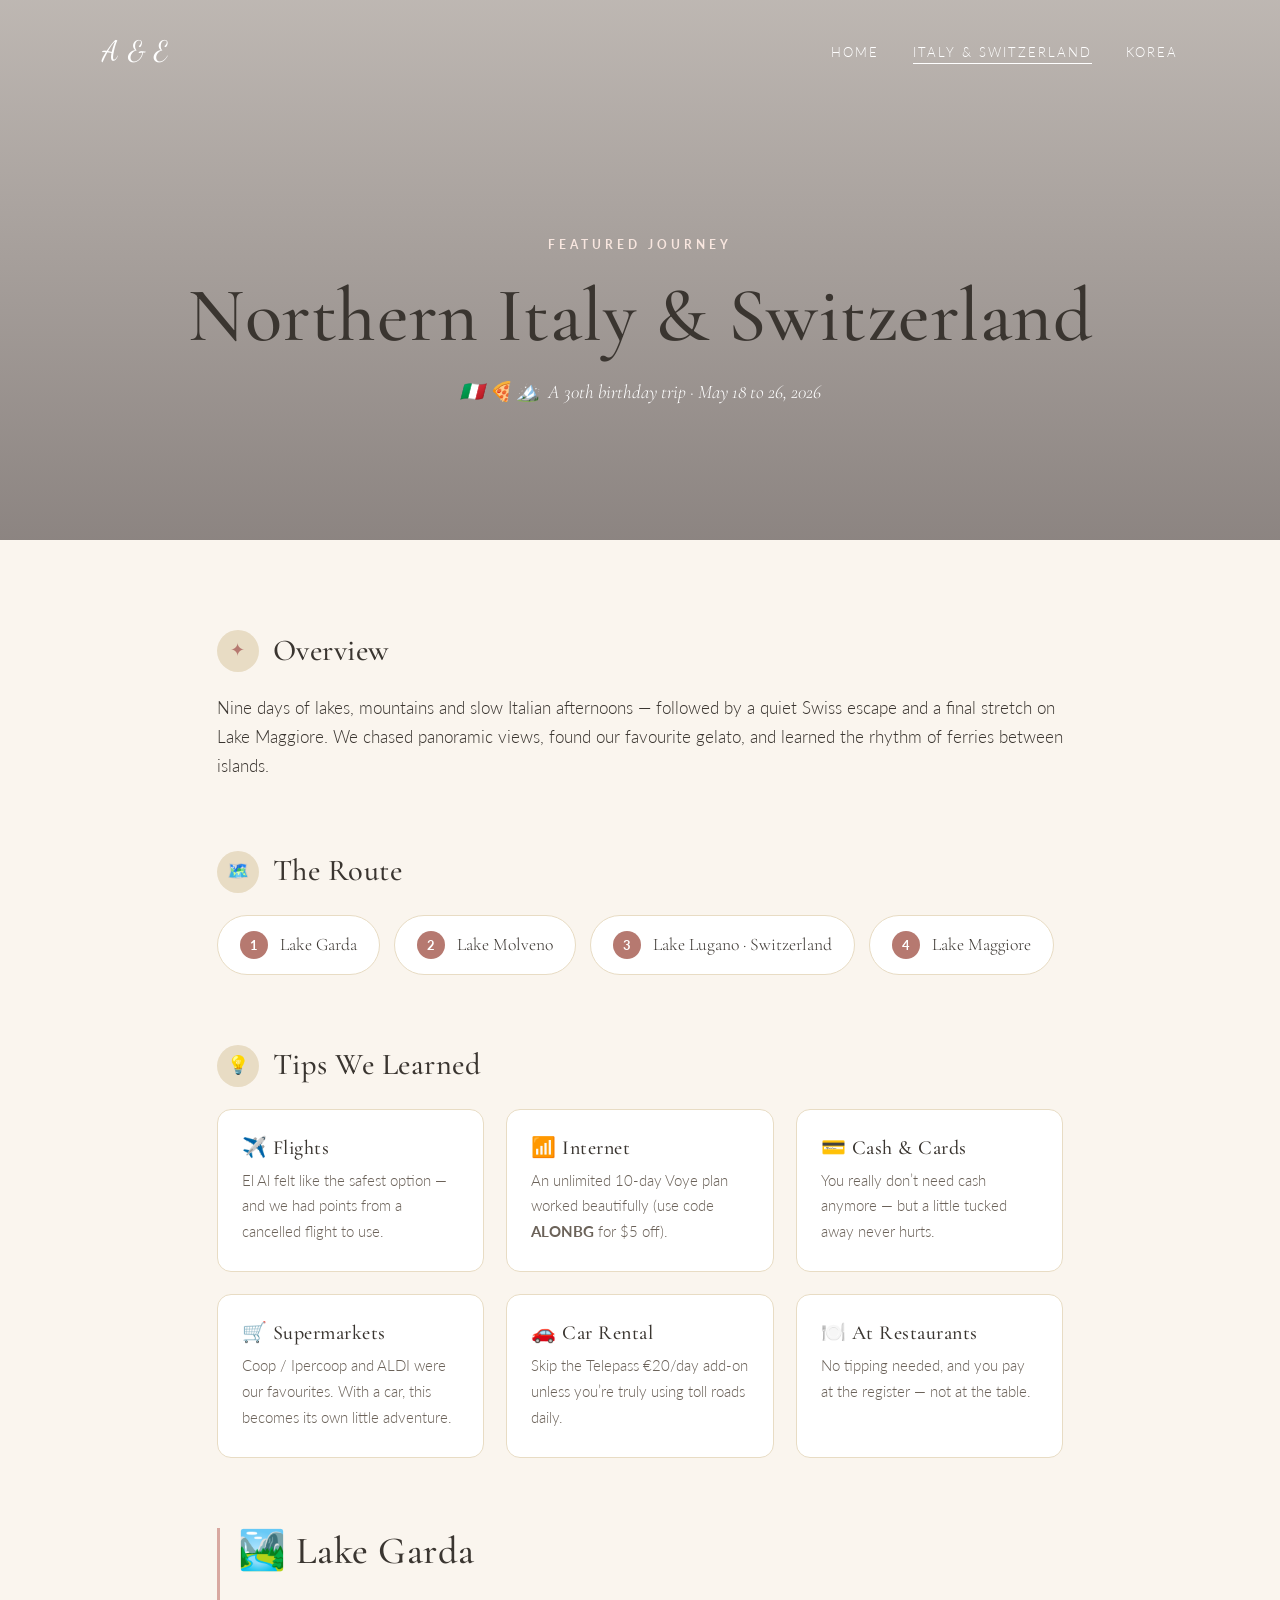
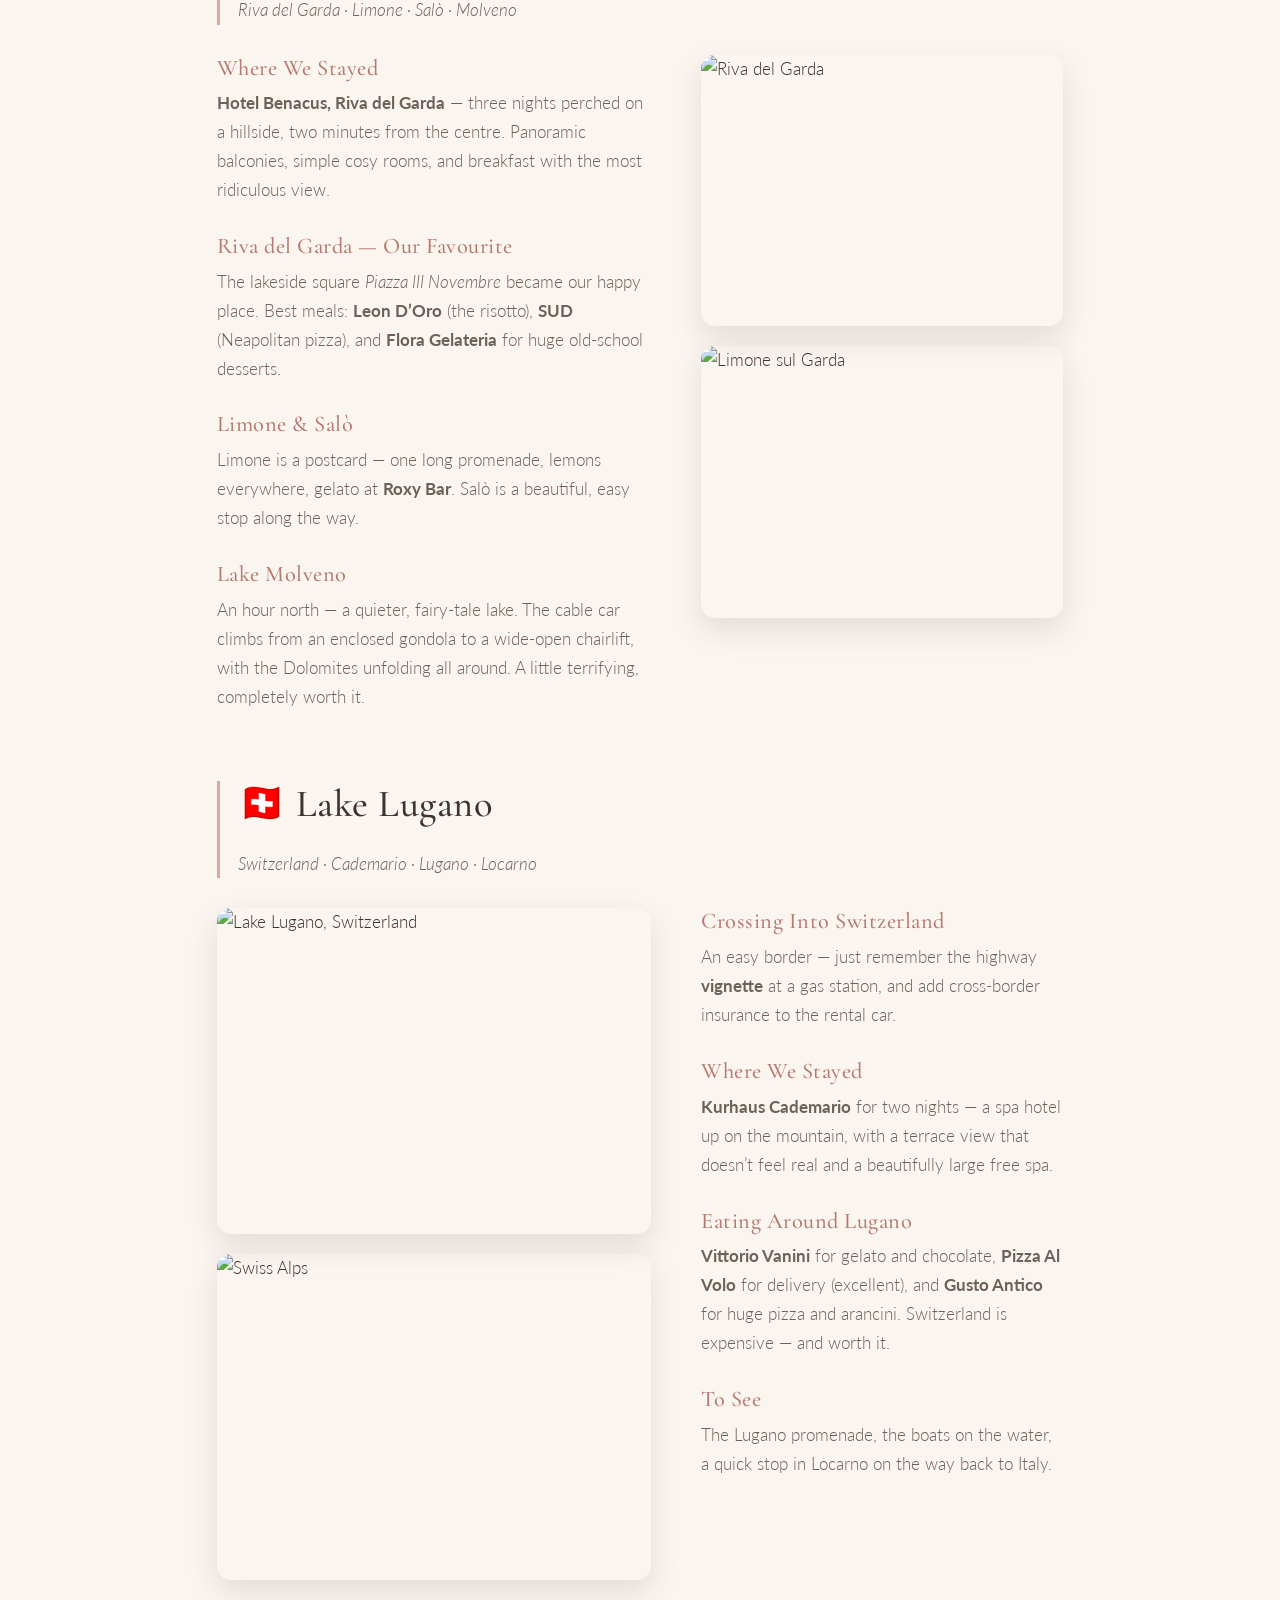
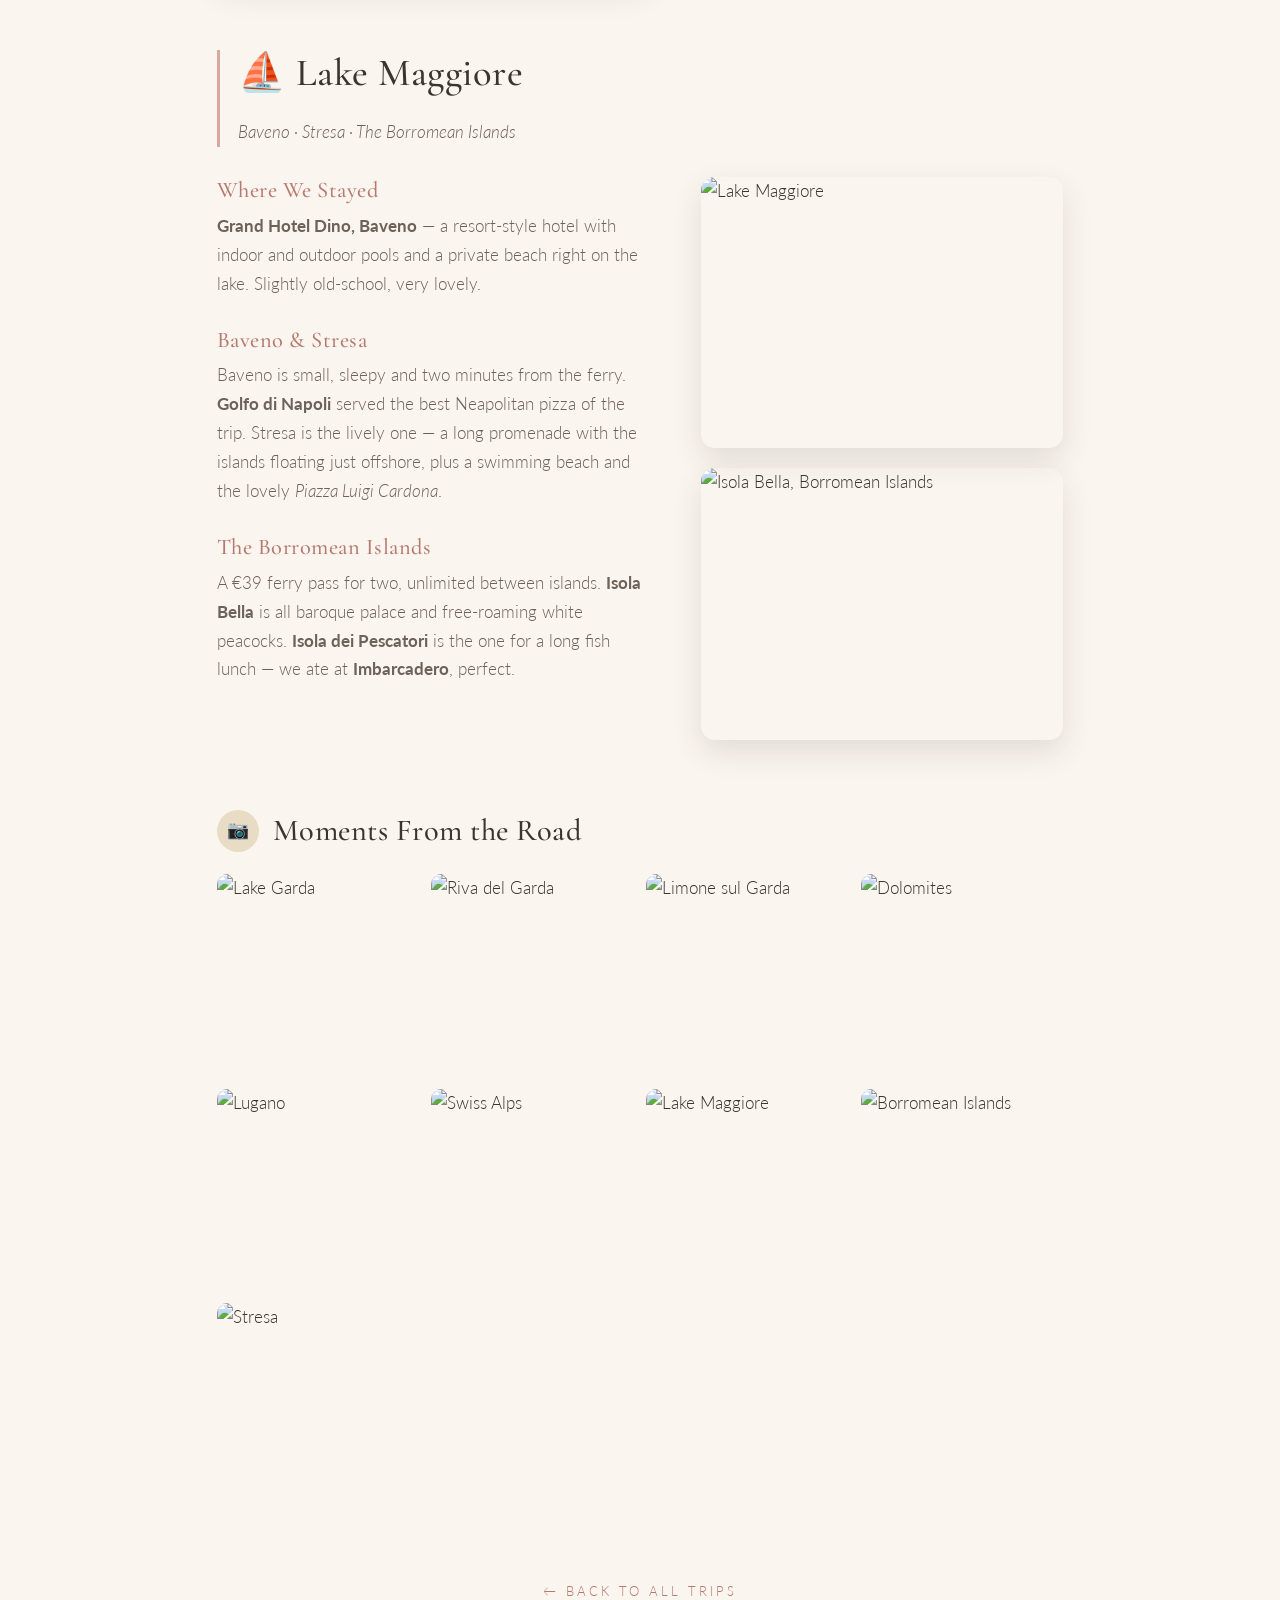
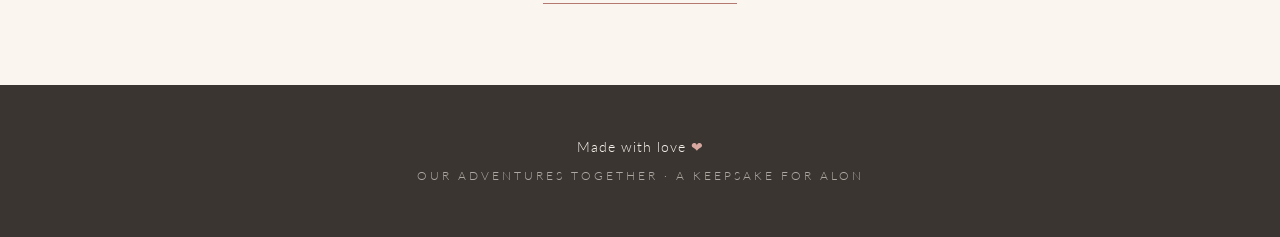
==== italy.html @ 65551cc8 "Add files via upload" ====
<!DOCTYPE html>
<html lang="en">
<head>
  <meta charset="UTF-8" />
  <meta name="viewport" content="width=device-width, initial-scale=1.0" />
  <title>Northern Italy &amp; Switzerland 2026 — Our Adventures</title>

  <link rel="preconnect" href="https://fonts.googleapis.com">
  <link rel="preconnect" href="https://fonts.gstatic.com" crossorigin>
  <link
    href="https://fonts.googleapis.com/css2?family=Cormorant+Garamond:ital,wght@0,400;0,500;0,600;0,700;1,400&family=Dancing+Script:wght@500;700&family=Lato:wght@300;400;700&display=swap"
    rel="stylesheet"
  />

  <link rel="stylesheet" href="styles.css" />
</head>
<body>

  <!-- ====== TRIP HERO ====== -->
  <header class="trip-hero trip-hero--italy">
    <div class="trip-hero__overlay"></div>
    <nav class="navbar navbar--solid">
      <a href="index.html" class="logo">A &amp; E</a>
      <ul class="nav-links">
        <li><a href="index.html">Home</a></li>
        <li><a href="italy.html" class="active">Italy &amp; Switzerland</a></li>
        <li><a href="korea.html">Korea</a></li>
      </ul>
    </nav>

    <div class="trip-hero__content">
      <p class="eyebrow eyebrow--light">Featured Journey</p>
      <h1 class="trip-hero__title">Northern Italy &amp; Switzerland</h1>
      <p class="trip-hero__sub">
        🇮🇹 🍕 🏔️ &nbsp;A 30th birthday trip · May 18 to 26, 2026
      </p>
    </div>
  </header>

  <main class="trip-content">

    <!-- Overview -->
    <section class="block">
      <h2 class="block__title"><span class="ico">✦</span> Overview</h2>
      <p>
        Nine days of lakes, mountains and slow Italian afternoons — followed by
        a quiet Swiss escape and a final stretch on Lake Maggiore. We chased
        panoramic views, found our favourite gelato, and learned the rhythm of
        ferries between islands.
      </p>
    </section>

    <!-- Route -->
    <section class="block">
      <h2 class="block__title"><span class="ico">🗺️</span> The Route</h2>
      <ul class="route">
        <li><span>1</span> Lake Garda</li>
        <li><span>2</span> Lake Molveno</li>
        <li><span>3</span> Lake Lugano · Switzerland</li>
        <li><span>4</span> Lake Maggiore</li>
      </ul>
    </section>

    <!-- Tips -->
    <section class="block">
      <h2 class="block__title"><span class="ico">💡</span> Tips We Learned</h2>
      <div class="tips-grid">
        <div class="tip">
          <h4>✈️ Flights</h4>
          <p>El Al felt like the safest option — and we had points from a cancelled flight to use.</p>
        </div>
        <div class="tip">
          <h4>📶 Internet</h4>
          <p>An unlimited 10‑day Voye plan worked beautifully (use code <strong>ALONBG</strong> for $5 off).</p>
        </div>
        <div class="tip">
          <h4>💳 Cash &amp; Cards</h4>
          <p>You really don’t need cash anymore — but a little tucked away never hurts.</p>
        </div>
        <div class="tip">
          <h4>🛒 Supermarkets</h4>
          <p>Coop / Ipercoop and ALDI were our favourites. With a car, this becomes its own little adventure.</p>
        </div>
        <div class="tip">
          <h4>🚗 Car Rental</h4>
          <p>Skip the Telepass €20/day add‑on unless you’re truly using toll roads daily.</p>
        </div>
        <div class="tip">
          <h4>🍽️ At Restaurants</h4>
          <p>No tipping needed, and you pay at the register — not at the table.</p>
        </div>
      </div>
    </section>

    <!-- Lake Garda -->
    <section class="block place" id="garda">
      <div class="place__header">
        <h2 class="block__title block__title--big">🏞️ Lake Garda</h2>
        <p class="place__sub">Riva del Garda · Limone · Salò · Molveno</p>
      </div>

      <div class="place__grid">
        <div class="place__text">
          <h4>Where We Stayed</h4>
          <p>
            <strong>Hotel Benacus, Riva del Garda</strong> — three nights perched on a hillside,
            two minutes from the centre. Panoramic balconies, simple cosy rooms,
            and breakfast with the most ridiculous view.
          </p>

          <h4>Riva del Garda — Our Favourite</h4>
          <p>
            The lakeside square <em>Piazza III Novembre</em> became our happy place.
            Best meals: <strong>Leon D’Oro</strong> (the risotto), <strong>SUD</strong>
            (Neapolitan pizza), and <strong>Flora Gelateria</strong> for huge old‑school desserts.
          </p>

          <h4>Limone &amp; Salò</h4>
          <p>
            Limone is a postcard — one long promenade, lemons everywhere,
            gelato at <strong>Roxy Bar</strong>. Salò is a beautiful, easy stop along the way.
          </p>

          <h4>Lake Molveno</h4>
          <p>
            An hour north — a quieter, fairy‑tale lake. The cable car climbs from
            an enclosed gondola to a wide‑open chairlift, with the Dolomites unfolding
            all around. A little terrifying, completely worth it.
          </p>
        </div>

        <div class="place__photos">
          <img src="images/riva-del-garda.jpg" alt="Riva del Garda" />
          <img src="images/limone.jpg" alt="Limone sul Garda" />
        </div>
      </div>
    </section>

    <!-- Lake Lugano -->
    <section class="block place" id="lugano">
      <div class="place__header">
        <h2 class="block__title block__title--big">🇨🇭 Lake Lugano</h2>
        <p class="place__sub">Switzerland · Cademario · Lugano · Locarno</p>
      </div>

      <div class="place__grid place__grid--reverse">
        <div class="place__text">
          <h4>Crossing Into Switzerland</h4>
          <p>
            An easy border — just remember the highway <strong>vignette</strong> at a gas station,
            and add cross‑border insurance to the rental car.
          </p>

          <h4>Where We Stayed</h4>
          <p>
            <strong>Kurhaus Cademario</strong> for two nights — a spa hotel up on the mountain,
            with a terrace view that doesn’t feel real and a beautifully large free spa.
          </p>

          <h4>Eating Around Lugano</h4>
          <p>
            <strong>Vittorio Vanini</strong> for gelato and chocolate, <strong>Pizza Al Volo</strong> for delivery
            (excellent), and <strong>Gusto Antico</strong> for huge pizza and arancini. Switzerland is
            expensive — and worth it.
          </p>

          <h4>To See</h4>
          <p>
            The Lugano promenade, the boats on the water, a quick stop in Locarno
            on the way back to Italy.
          </p>
        </div>

        <div class="place__photos">
          <img src="images/lugano.jpg" alt="Lake Lugano, Switzerland" />
          <img src="images/swiss-alps.jpg" alt="Swiss Alps" />
        </div>
      </div>
    </section>

    <!-- Lake Maggiore -->
    <section class="block place" id="maggiore">
      <div class="place__header">
        <h2 class="block__title block__title--big">⛵ Lake Maggiore</h2>
        <p class="place__sub">Baveno · Stresa · The Borromean Islands</p>
      </div>

      <div class="place__grid">
        <div class="place__text">
          <h4>Where We Stayed</h4>
          <p>
            <strong>Grand Hotel Dino, Baveno</strong> — a resort‑style hotel with indoor and outdoor
            pools and a private beach right on the lake. Slightly old‑school, very lovely.
          </p>

          <h4>Baveno &amp; Stresa</h4>
          <p>
            Baveno is small, sleepy and two minutes from the ferry. <strong>Golfo di Napoli</strong>
            served the best Neapolitan pizza of the trip. Stresa is the lively one —
            a long promenade with the islands floating just offshore, plus a swimming
            beach and the lovely <em>Piazza Luigi Cardona</em>.
          </p>

          <h4>The Borromean Islands</h4>
          <p>
            A €39 ferry pass for two, unlimited between islands. <strong>Isola Bella</strong>
            is all baroque palace and free‑roaming white peacocks. <strong>Isola dei Pescatori</strong>
            is the one for a long fish lunch — we ate at <strong>Imbarcadero</strong>, perfect.
          </p>
        </div>

        <div class="place__photos">
          <img src="images/maggiore.jpg" alt="Lake Maggiore" />
          <img src="images/isola-bella.jpg" alt="Isola Bella, Borromean Islands" />
        </div>
      </div>
    </section>

    <!-- Gallery -->
    <section class="block">
      <h2 class="block__title"><span class="ico">📷</span> Moments From the Road</h2>
      <div class="gallery__grid">
        <a class="gallery__item" href="#"><img src="images/lake-garda.jpg" alt="Lake Garda" /></a>
        <a class="gallery__item" href="#"><img src="images/riva-del-garda.jpg" alt="Riva del Garda" /></a>
        <a class="gallery__item" href="#"><img src="images/limone.jpg" alt="Limone sul Garda" /></a>
        <a class="gallery__item" href="#"><img src="images/dolomites.jpg" alt="Dolomites" /></a>
        <a class="gallery__item" href="#"><img src="images/lugano.jpg" alt="Lugano" /></a>
        <a class="gallery__item" href="#"><img src="images/swiss-alps.jpg" alt="Swiss Alps" /></a>
        <a class="gallery__item" href="#"><img src="images/maggiore.jpg" alt="Lake Maggiore" /></a>
        <a class="gallery__item" href="#"><img src="images/isola-bella.jpg" alt="Borromean Islands" /></a>
        <a class="gallery__item" href="#"><img src="images/stresa.jpg" alt="Stresa" /></a>
      </div>
    </section>

    <!-- Back to home -->
    <div class="back-link-wrap">
      <a href="index.html" class="back-link">← Back to All Trips</a>
    </div>
  </main>

  <footer class="footer">
    <p>Made with love <span class="heart">❤</span></p>
    <p class="footer__small">Our Adventures Together · A keepsake for Alon</p>
  </footer>

</body>
</html>
---- styles.css ----
/* =========================================================
   Our Adventures Together — Stylesheet
   A romantic travel keepsake site for Alon ❤
   ========================================================= */

/* ---------- Reset & Base ---------- */
*,
*::before,
*::after {
  box-sizing: border-box;
  margin: 0;
  padding: 0;
}

:root {
  --cream: #faf5ee;
  --cream-deep: #f3ecdf;
  --beige: #e8dcc4;
  --rose: #d8a8a0;
  --rose-deep: #b67970;
  --sky: #cfe1ec;
  --sky-deep: #8fb6c9;
  --ink: #3a3530;
  --ink-soft: #6b6259;
  --gold: #c9a86a;
  --shadow: 0 12px 30px rgba(58, 53, 48, 0.12);
  --radius: 14px;
}

html { scroll-behavior: smooth; }

body {
  font-family: 'Lato', sans-serif;
  font-weight: 300;
  color: var(--ink);
  background: var(--cream);
  line-height: 1.7;
  font-size: 17px;
  overflow-x: hidden;
}

img { display: block; max-width: 100%; height: auto; }

a { color: inherit; text-decoration: none; }

/* ---------- Typography helpers ---------- */
h1, h2, h3, h4 {
  font-family: 'Cormorant Garamond', serif;
  font-weight: 500;
  color: var(--ink);
  line-height: 1.2;
  letter-spacing: 0.5px;
}

.eyebrow {
  font-family: 'Lato', sans-serif;
  text-transform: uppercase;
  letter-spacing: 4px;
  font-size: 12px;
  color: var(--rose-deep);
  margin-bottom: 14px;
  font-weight: 700;
}

.eyebrow--light { color: #f8e6df; }

.heart {
  color: var(--rose-deep);
  display: inline-block;
  animation: pulse 2.4s ease-in-out infinite;
}

@keyframes pulse {
  0%, 100% { transform: scale(1); }
  50%      { transform: scale(1.15); }
}

/* ---------- Section base ---------- */
.section {
  padding: 110px 8vw;
}

.section__intro {
  text-align: center;
  max-width: 720px;
  margin: 0 auto 60px;
}

.section__title {
  font-size: clamp(2rem, 4vw, 3.2rem);
  margin-bottom: 18px;
}

.section__lead {
  color: var(--ink-soft);
  font-size: 1.05rem;
}

/* =========================================================
   HERO (Home page)
   ========================================================= */
.hero {
  position: relative;
  min-height: 100vh;
  background-image: url('images/home-hero.jpg');
  background-size: cover;
  background-position: center;
  color: #fff;
  display: flex;
  flex-direction: column;
}

.hero__overlay {
  position: absolute; inset: 0;
  background: linear-gradient(
    180deg,
    rgba(40, 35, 30, 0.45) 0%,
    rgba(40, 35, 30, 0.25) 40%,
    rgba(40, 35, 30, 0.65) 100%
  );
}

.navbar {
  position: relative;
  z-index: 2;
  display: flex;
  justify-content: space-between;
  align-items: center;
  padding: 28px 8vw;
}

.logo {
  font-family: 'Dancing Script', cursive;
  font-size: 28px;
  letter-spacing: 1px;
  color: inherit;
}

.nav-links {
  list-style: none;
  display: flex;
  gap: 34px;
  font-size: 13px;
  text-transform: uppercase;
  letter-spacing: 2px;
}

.nav-links a {
  position: relative;
  padding-bottom: 4px;
  transition: color .3s ease;
}

.nav-links a::after {
  content: '';
  position: absolute;
  bottom: 0; left: 0;
  width: 0; height: 1px;
  background: currentColor;
  transition: width .35s ease;
}

.nav-links a:hover::after,
.nav-links a.active::after { width: 100%; }

.hero__content {
  position: relative;
  z-index: 2;
  margin: auto;
  text-align: center;
  padding: 60px 6vw;
  animation: fadeUp 1.4s ease both;
}

@keyframes fadeUp {
  from { opacity: 0; transform: translateY(30px); }
  to   { opacity: 1; transform: translateY(0); }
}

.hero__pretitle {
  font-family: 'Dancing Script', cursive;
  font-size: 1.5rem;
  color: #f8e6df;
  margin-bottom: 18px;
}

.hero__title {
  font-size: clamp(2.6rem, 7vw, 5.5rem);
  font-weight: 500;
  margin-bottom: 18px;
  letter-spacing: 1px;
}

.hero__subtitle {
  font-family: 'Cormorant Garamond', serif;
  font-style: italic;
  font-size: 1.6rem;
  margin-bottom: 28px;
}

.hero__quote {
  max-width: 600px;
  margin: 0 auto 36px;
  font-style: italic;
  color: #f1e8dc;
  font-size: 1.05rem;
}

.btn {
  display: inline-block;
  padding: 14px 38px;
  border: 1px solid rgba(255,255,255,0.7);
  border-radius: 50px;
  letter-spacing: 3px;
  text-transform: uppercase;
  font-size: 12px;
  background: rgba(255,255,255,0.07);
  backdrop-filter: blur(4px);
  transition: all .35s ease;
}

.btn:hover {
  background: #fff;
  color: var(--ink);
  transform: translateY(-2px);
  box-shadow: 0 10px 24px rgba(0,0,0,0.2);
}

.hero__scroll {
  position: relative;
  z-index: 2;
  text-align: center;
  font-size: 24px;
  padding-bottom: 28px;
  animation: bounce 2.4s ease infinite;
  opacity: 0.85;
}

@keyframes bounce {
  0%, 100% { transform: translateY(0); }
  50%      { transform: translateY(8px); }
}

/* =========================================================
   TRIPS OVERVIEW (Home page)
   ========================================================= */
.trips { background: var(--cream); }

.trip-cards {
  display: grid;
  grid-template-columns: repeat(auto-fit, minmax(300px, 1fr));
  gap: 36px;
  max-width: 1180px;
  margin: 0 auto;
}

.trip-card {
  background: #fff;
  border-radius: var(--radius);
  overflow: hidden;
  box-shadow: var(--shadow);
  transition: transform .5s ease, box-shadow .5s ease;
  display: block;
  color: inherit;
}

.trip-card:hover {
  transform: translateY(-8px);
  box-shadow: 0 22px 44px rgba(58, 53, 48, 0.18);
}

.trip-card__image {
  position: relative;
  overflow: hidden;
  aspect-ratio: 4/3;
}

.trip-card__image img {
  width: 100%; height: 100%;
  object-fit: cover;
  transition: transform 1.2s ease;
}

.trip-card:hover .trip-card__image img {
  transform: scale(1.08);
}

.trip-card__badge {
  position: absolute;
  top: 18px; left: 18px;
  background: var(--rose-deep);
  color: #fff;
  font-size: 11px;
  letter-spacing: 2px;
  text-transform: uppercase;
  padding: 6px 14px;
  border-radius: 30px;
}

.trip-card__body {
  padding: 28px 30px 32px;
}

.trip-card__date {
  font-size: 12px;
  letter-spacing: 3px;
  text-transform: uppercase;
  color: var(--gold);
  margin-bottom: 10px;
}

.trip-card__title {
  font-size: 1.7rem;
  margin-bottom: 12px;
}

.trip-card__desc {
  color: var(--ink-soft);
  margin-bottom: 22px;
}

.trip-card__link {
  font-weight: 700;
  letter-spacing: 1px;
  text-transform: uppercase;
  font-size: 12px;
  color: var(--rose-deep);
  border-bottom: 1px solid var(--rose-deep);
  padding-bottom: 2px;
  transition: color .3s ease, border-color .3s ease;
}

.trip-card:hover .trip-card__link { color: var(--ink); border-color: var(--ink); }
.trip-card__link--muted { color: var(--ink-soft); border-color: transparent; }

.trip-card--coming { opacity: 0.92; }

/* =========================================================
   TRIP HERO (Italy / Korea pages)
   ========================================================= */
.trip-hero {
  position: relative;
  min-height: 60vh;
  background-size: cover;
  background-position: center;
  color: #fff;
  display: flex;
  flex-direction: column;
}

.trip-hero--italy {
  background-image: url('images/italy-hero.jpg');
}

.trip-hero--korea {
  background-image: url('images/korea-hero.jpg');
}

.trip-hero__overlay {
  position: absolute; inset: 0;
  background: linear-gradient(180deg, rgba(50,40,40,0.30) 0%, rgba(50,40,40,0.55) 100%);
}

.navbar--solid { color: #fff; }

.trip-hero__content {
  position: relative;
  z-index: 2;
  margin: auto;
  text-align: center;
  padding: 80px 6vw;
  animation: fadeUp 1.4s ease both;
}

.trip-hero__title {
  font-size: clamp(2.4rem, 6vw, 4.8rem);
  margin-bottom: 14px;
}

.trip-hero__sub {
  font-family: 'Cormorant Garamond', serif;
  font-style: italic;
  font-size: 1.2rem;
}

/* =========================================================
   TRIP CONTENT (shared between Italy & Korea pages)
   ========================================================= */
.trip-content {
  max-width: 1000px;
  margin: 0 auto;
  padding: 90px 6vw 80px;
}

.block {
  margin-bottom: 70px;
}

.block__title {
  font-size: 1.9rem;
  margin-bottom: 22px;
  display: flex;
  align-items: center;
  gap: 14px;
}

.block__title--big { font-size: 2.4rem; }
.block__title--light { color: #fff; }

.ico {
  display: inline-flex;
  width: 42px; height: 42px;
  border-radius: 50%;
  background: var(--beige);
  align-items: center;
  justify-content: center;
  color: var(--rose-deep);
  font-size: 18px;
  flex-shrink: 0;
}

.ico--light {
  background: rgba(255,255,255,0.18);
  color: #fff;
}

/* Route */
.route {
  list-style: none;
  display: flex;
  flex-wrap: wrap;
  gap: 14px;
}

.route li {
  background: #fff;
  border: 1px solid var(--beige);
  padding: 14px 22px;
  border-radius: 40px;
  display: flex;
  align-items: center;
  gap: 12px;
  font-family: 'Cormorant Garamond', serif;
  font-size: 1.1rem;
  transition: transform .3s ease, background .3s ease;
}

.route li:hover {
  transform: translateY(-3px);
  background: var(--cream);
}

.route li span {
  display: inline-flex;
  width: 28px; height: 28px;
  border-radius: 50%;
  background: var(--rose-deep);
  color: #fff;
  align-items: center;
  justify-content: center;
  font-family: 'Lato', sans-serif;
  font-size: 13px;
  font-weight: 700;
}

/* Tips grid */
.tips-grid {
  display: grid;
  grid-template-columns: repeat(auto-fit, minmax(230px, 1fr));
  gap: 22px;
}

.tip {
  background: #fff;
  border-radius: var(--radius);
  padding: 26px 24px;
  border: 1px solid var(--beige);
  transition: all .35s ease;
}

.tip:hover {
  transform: translateY(-4px);
  border-color: var(--rose);
  box-shadow: var(--shadow);
}

.tip h4 {
  font-size: 1.25rem;
  margin-bottom: 8px;
}

.tip p {
  color: var(--ink-soft);
  font-size: 0.95rem;
}

/* Highlight box (e.g. convenience stores callout) */
.highlight-box {
  background: linear-gradient(135deg, var(--rose-deep), #c98f86);
  color: #fff;
  padding: 40px 36px;
  border-radius: var(--radius);
  box-shadow: var(--shadow);
}

.highlight-box p { color: #fff; opacity: 0.95; }

/* Place sections */
.place__header {
  border-left: 3px solid var(--rose);
  padding-left: 18px;
  margin-bottom: 30px;
}

.place__sub {
  color: var(--ink-soft);
  font-style: italic;
  margin-top: 6px;
}

.place__grid {
  display: grid;
  grid-template-columns: 1.2fr 1fr;
  gap: 50px;
  align-items: start;
}

.place__grid--reverse .place__text { order: 2; }
.place__grid--reverse .place__photos { order: 1; }

.place__text h4 {
  font-size: 1.4rem;
  color: var(--rose-deep);
  margin: 28px 0 8px;
}

.place__text h4:first-child { margin-top: 0; }

.place__text p {
  color: var(--ink-soft);
}

.place__text .bullet {
  list-style: none;
  margin-top: 6px;
}

.place__text .bullet li {
  position: relative;
  padding-left: 22px;
  margin-bottom: 8px;
  color: var(--ink-soft);
}

.place__text .bullet li::before {
  content: '✦';
  position: absolute;
  left: 0;
  color: var(--rose);
  font-size: 0.9rem;
  top: 2px;
}

.place__photos {
  display: grid;
  gap: 20px;
}

.place__photos img {
  width: 100%;
  border-radius: var(--radius);
  box-shadow: var(--shadow);
  aspect-ratio: 4/3;
  object-fit: cover;
  transition: transform .8s ease;
}

.place__photos img:hover { transform: scale(1.03); }

/* =========================================================
   GALLERY GRID (used inside trip pages)
   ========================================================= */
.gallery__grid {
  display: grid;
  grid-template-columns: repeat(auto-fit, minmax(200px, 1fr));
  gap: 12px;
}

.gallery__item {
  position: relative;
  overflow: hidden;
  border-radius: 10px;
  aspect-ratio: 1/1;
  display: block;
}

.gallery__item img {
  width: 100%; height: 100%;
  object-fit: cover;
  transition: transform 1.1s ease, filter .6s ease;
  filter: saturate(0.95);
}

.gallery__item::after {
  content: '';
  position: absolute; inset: 0;
  background: linear-gradient(180deg, rgba(0,0,0,0) 60%, rgba(0,0,0,0.35));
  opacity: 0;
  transition: opacity .45s ease;
}

.gallery__item:hover img {
  transform: scale(1.08);
  filter: saturate(1.1);
}

.gallery__item:hover::after { opacity: 1; }

/* Back link */
.back-link-wrap {
  text-align: center;
  margin-top: 40px;
}

.back-link {
  font-size: 13px;
  letter-spacing: 3px;
  text-transform: uppercase;
  color: var(--rose-deep);
  border-bottom: 1px solid var(--rose-deep);
  padding-bottom: 4px;
  transition: color .3s ease, border-color .3s ease;
}

.back-link:hover { color: var(--ink); border-color: var(--ink); }

/* =========================================================
   PERSONAL LETTER (home page)
   ========================================================= */
.letter {
  background: linear-gradient(135deg, #f6e5dd 0%, #e9dccd 50%, #d9e6ee 100%);
  padding: 130px 6vw;
  text-align: center;
  position: relative;
  overflow: hidden;
}

.letter::before,
.letter::after {
  content: '❤';
  position: absolute;
  font-size: 180px;
  color: #fff;
  opacity: 0.18;
}

.letter::before { top: 30px; left: 6%; transform: rotate(-15deg); }
.letter::after  { bottom: 30px; right: 6%; transform: rotate(15deg); }

.letter__inner {
  max-width: 700px;
  margin: 0 auto;
  position: relative;
  z-index: 1;
}

.letter__eyebrow {
  font-family: 'Dancing Script', cursive;
  font-size: 1.4rem;
  color: var(--rose-deep);
  margin-bottom: 18px;
}

.letter__title {
  font-family: 'Cormorant Garamond', serif;
  font-size: clamp(2.6rem, 6vw, 4.5rem);
  font-style: italic;
  margin-bottom: 30px;
}

.letter__body {
  font-family: 'Cormorant Garamond', serif;
  font-size: 1.4rem;
  color: var(--ink);
  font-style: italic;
  line-height: 1.9;
  margin-bottom: 30px;
}

.letter__signature {
  font-family: 'Dancing Script', cursive;
  font-size: 2rem;
  color: var(--rose-deep);
}

/* =========================================================
   FOOTER
   ========================================================= */
.footer {
  background: var(--ink);
  color: var(--cream);
  text-align: center;
  padding: 50px 20px;
  font-size: 14px;
  letter-spacing: 1px;
}

.footer .heart { color: var(--rose); }

.footer__small {
  margin-top: 8px;
  font-size: 12px;
  letter-spacing: 3px;
  text-transform: uppercase;
  opacity: 0.6;
}

/* =========================================================
   RESPONSIVE
   ========================================================= */
@media (max-width: 820px) {
  .nav-links { display: none; }

  .section { padding: 80px 6vw; }

  .place__grid {
    grid-template-columns: 1fr;
    gap: 30px;
  }

  .place__grid--reverse .place__text { order: 0; }
  .place__grid--reverse .place__photos { order: 0; }

  .trip-content { padding: 60px 6vw 60px; }

  .letter { padding: 90px 6vw; }
}

@media (max-width: 480px) {
  body { font-size: 16px; }

  .navbar { padding: 20px 6vw; }
  .hero__title { font-size: 2.6rem; }
  .hero__quote { font-size: 0.95rem; }

  .block__title { font-size: 1.5rem; }
  .block__title--big { font-size: 1.9rem; }

  .gallery__grid { grid-template-columns: repeat(2, 1fr); }
}
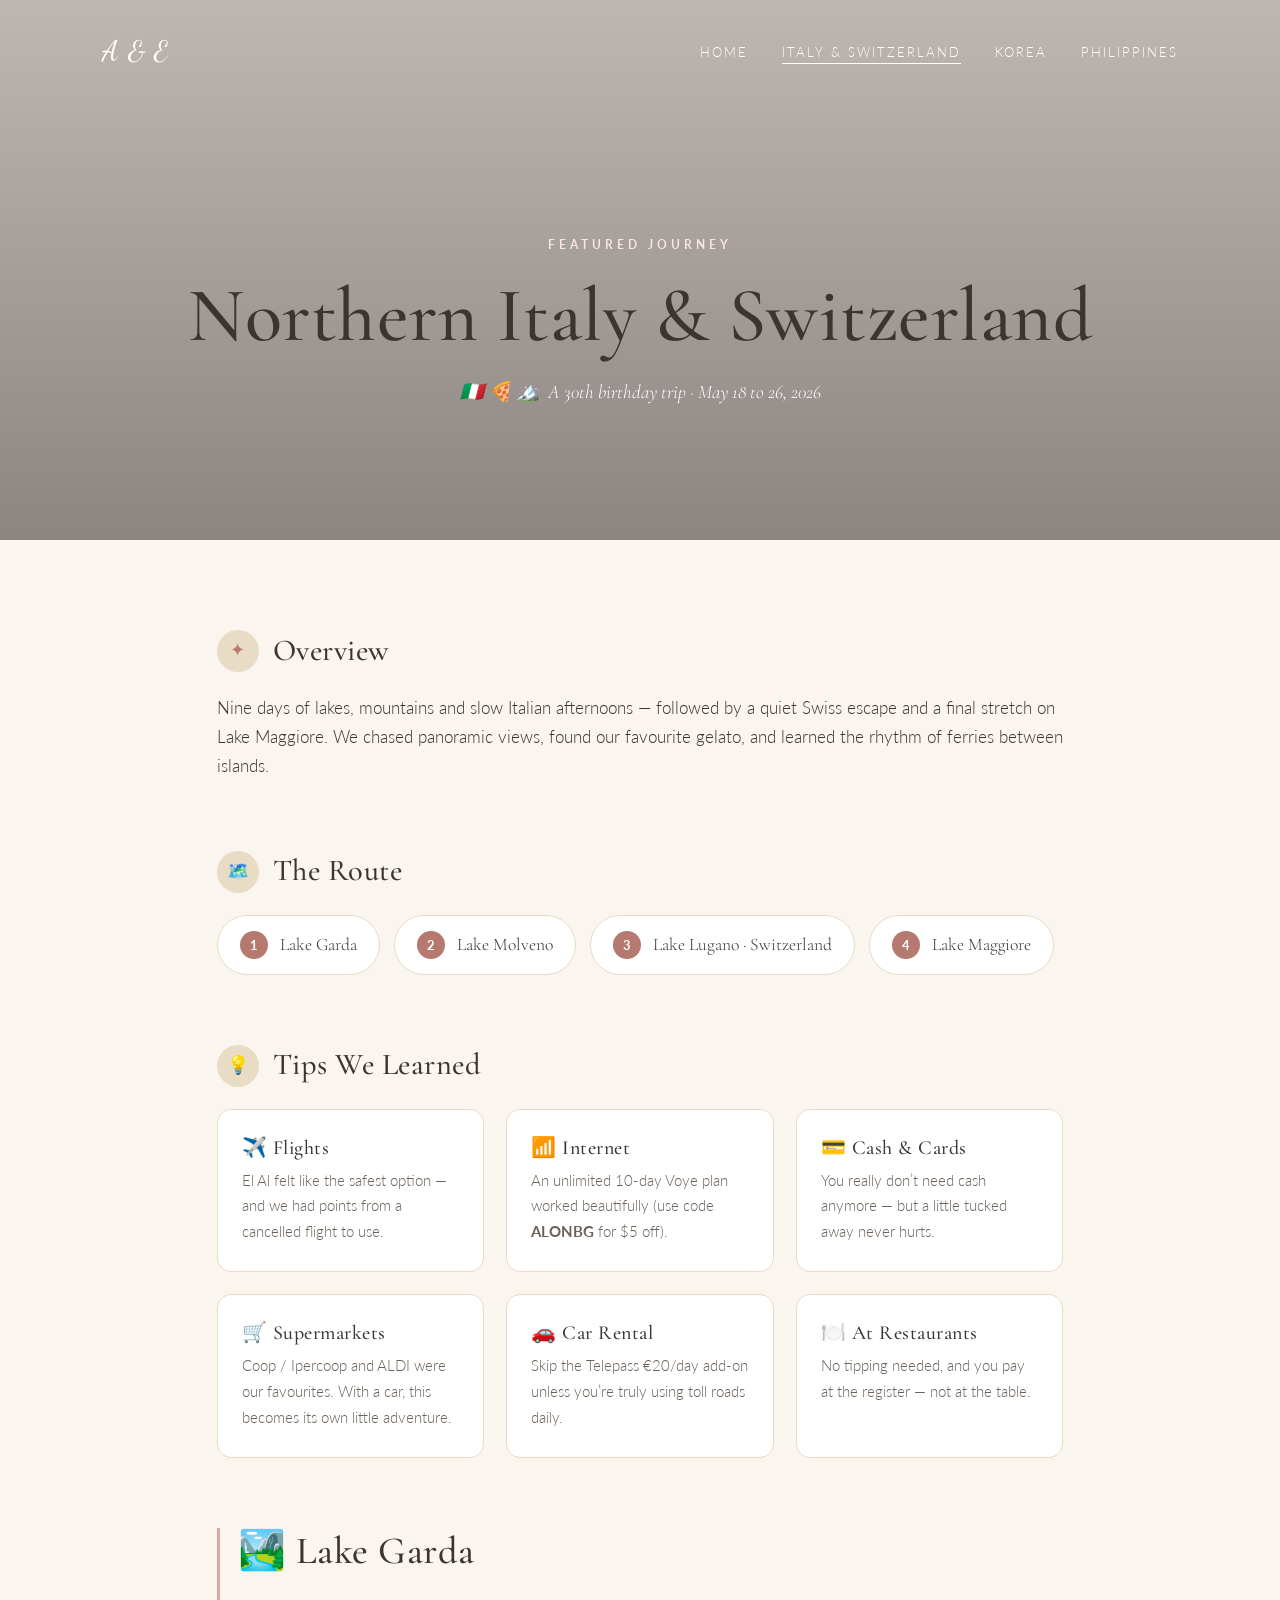
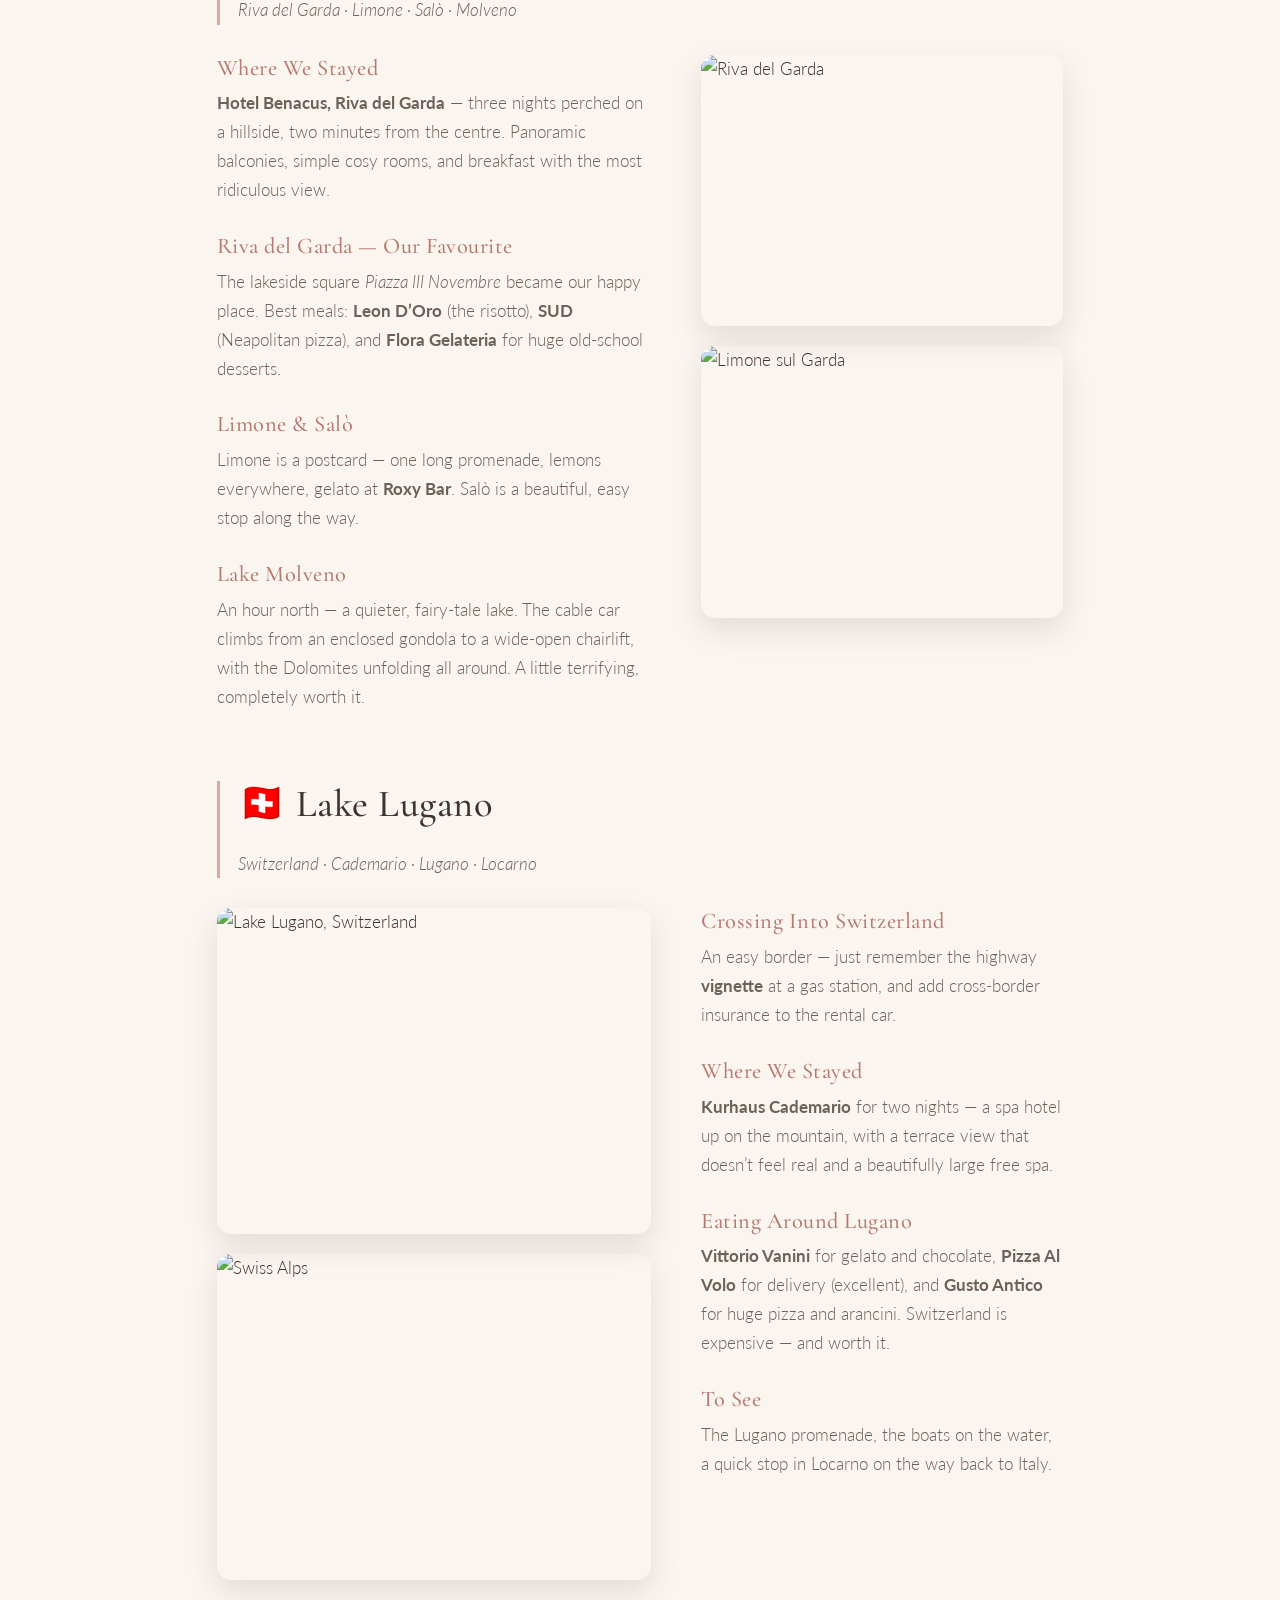
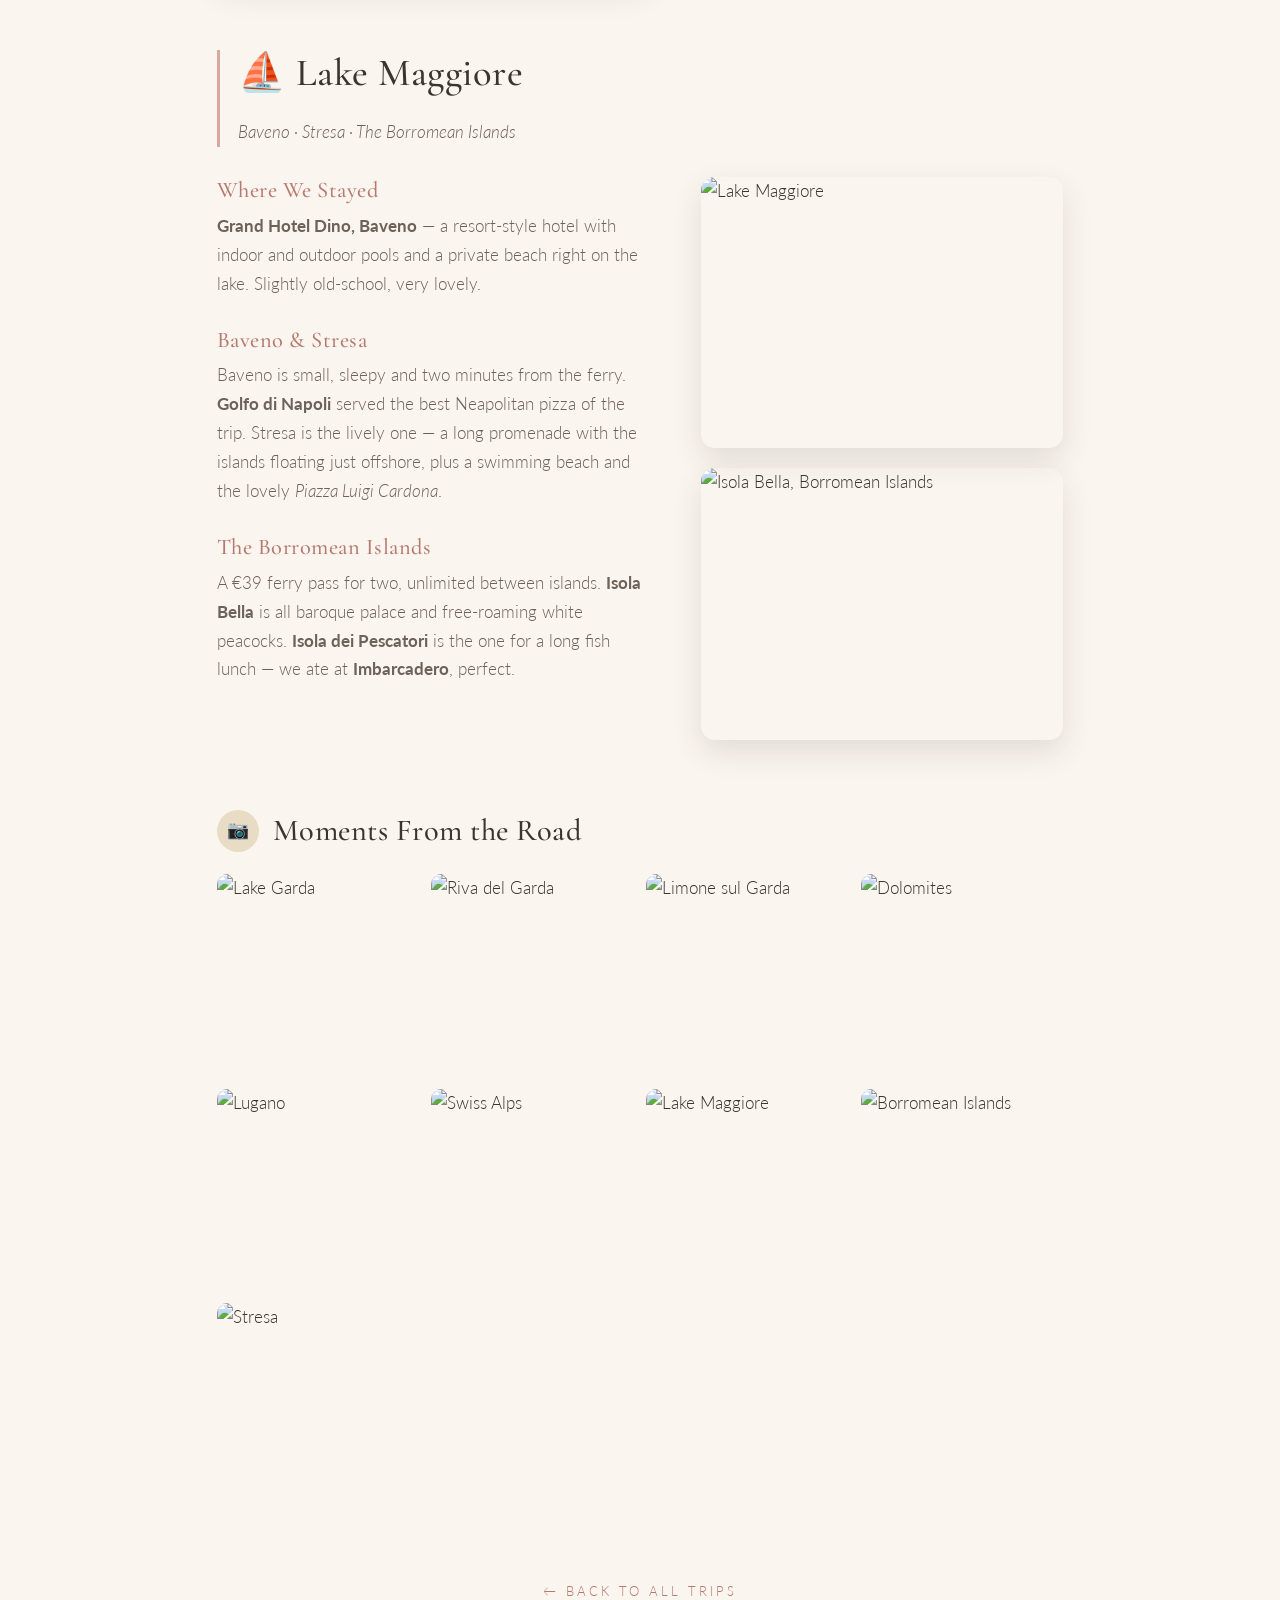
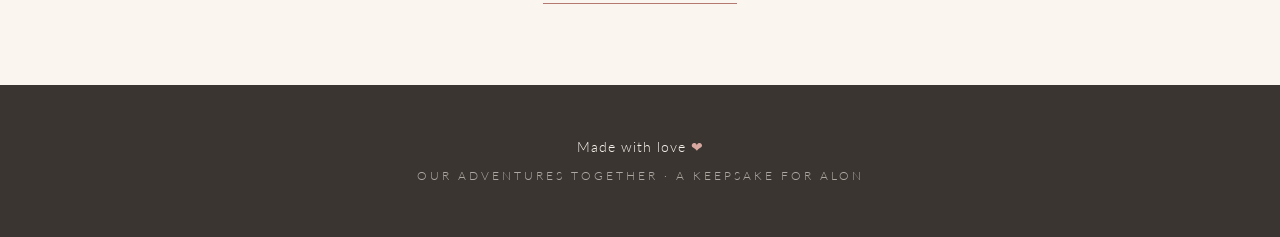
==== commit 4521fda6: "Add files via upload" ====
--- a/italy.html
+++ b/italy.html
@@ -25,6 +25,7 @@
         <li><a href="index.html">Home</a></li>
         <li><a href="italy.html" class="active">Italy &amp; Switzerland</a></li>
         <li><a href="korea.html">Korea</a></li>
+        <li><a href="philippines.html">Philippines</a></li>
       </ul>
     </nav>
 
--- a/styles.css
+++ b/styles.css
@@ -356,6 +356,10 @@
   background-image: url('images/korea-hero.jpg');
 }
 
+.trip-hero--philippines {
+  background-image: url('images/philippines-hero.jpg');
+}
+
 .trip-hero__overlay {
   position: absolute; inset: 0;
   background: linear-gradient(180deg, rgba(50,40,40,0.30) 0%, rgba(50,40,40,0.55) 100%);
@@ -505,6 +509,29 @@
 
 .highlight-box p { color: #fff; opacity: 0.95; }
 
+.highlight-box .bullet--light {
+  list-style: none;
+  margin-top: 8px;
+}
+
+.highlight-box .bullet--light li {
+  position: relative;
+  padding-left: 22px;
+  margin-bottom: 8px;
+  color: #fff;
+  opacity: 0.95;
+}
+
+.highlight-box .bullet--light li::before {
+  content: '✦';
+  position: absolute;
+  left: 0;
+  color: #fff;
+  font-size: 0.9rem;
+  top: 2px;
+  opacity: 0.85;
+}
+
 /* Place sections */
 .place__header {
   border-left: 3px solid var(--rose);
